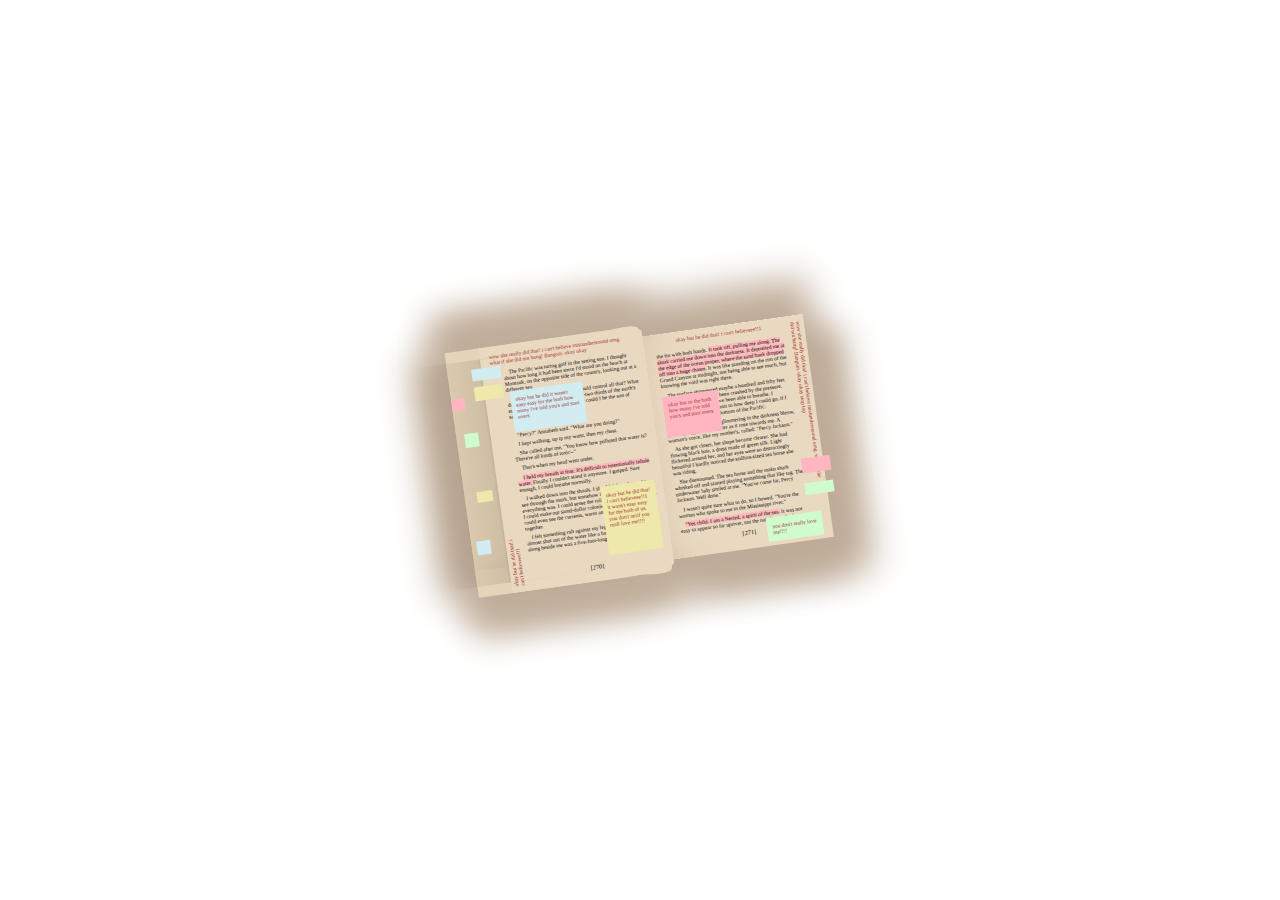
==== index.html @ 50679a23 "Rename annotatedbook.html to index.html" ====
<!DOCTYPE html>
<html lang="en">
    <head>
        <meta charset="UTF-8">
        <meta name="viewport" content="width-device-width, initial-scale=1.0">
        <link rel="stylesheet" href="annotatedbook.css">
        <title>annotated book</title>
    </head>
    <body>
        <div class="canvas">

            <div class="book">
                <div class="side1">
                    <div class="sideone">
                        <div class="page">
                            <div class="page2">
                                <div class="bodyone">
                                    <div class="body1">
                                        <div class="posts1"></div>
                                        <div class="posts2"></div>
                                        <div class="posts3"></div>
                                        <p class="p1">&nbsp;&nbsp;&nbsp;&nbsp;The Pacific was turing golf in the setting sun. I thought about how long it had been since I'd stood on the beach at Montauk, on the opposite side of the country, looking out at a different sea.</p>
                                        <p class="p2">&nbsp;&nbsp;&nbsp;&nbsp;How could there be a god who could control all that? What did my science teacher used to say--two thirds of the earth's surface was covered in water? How could I be the son of someone so powerful? </p>
                                        <p class="p2">&nbsp;&nbsp;&nbsp;&nbsp;I stepped into the surf.</p>
                                        <p class="p2">&nbsp;&nbsp;&nbsp;&nbsp;"Percy?" Annabeth said. "What are you doing?"</p>
                                        <p class="p2">&nbsp;&nbsp;&nbsp;&nbsp;I kept walking, up tp my waist, then my chest.</p>
                                        <p class="p2">&nbsp;&nbsp;&nbsp;&nbsp;She called after me, "You know how polluted that water is? There're all kinds of toxic--"</p>
                                        <p class="p2">&nbsp;&nbsp;&nbsp;&nbsp;That's when my head went under.</p>
                                        <p class="p2">&nbsp;&nbsp;&nbsp;&nbsp;<mark>I held my breath at first. It's difficult to intentionally inhale water. </mark> Finally I couldn't stand it anymore. I gasped. Sure enough, I could breathe normally.</p>
                                        <p class="p2">&nbsp;&nbsp;&nbsp;&nbsp;I walked down into the shoals. I shouldn't have been able to see through the murk, but somehow I could tell where everything was. I could sense the rolling texture of the bottom. I could make out samd-dollar colonies dotting the sandbars. I could even see the currents, warm and cold streams swirling together.</p>
                                        <p class="p2">&nbsp;&nbsp;&nbsp;&nbsp;I felt something rub against my leg. I looked down and almost shot out of the water like a ballistic missile. Sliding along beside me was a five-foot-long mako shark.</p>
                                        <footer class="footer1">[270]</footer>
                                    </div>
                                </div>
                            </div>
                        </div>
                    </div>
                </div>
                <div class="divider"></div>
                <div class="side2">
                    <div class="bodytwo">
                        <div class="body2">
                            <div class="posts">
                                <p class="p3">the fin with both hands. <mark>It took off, pulling me along. The shark carried me down into the darkness. It deposited me at the edge of the ocean proper, where the sand bank dropped off into a huge chasm.</mark> It was like standing on the rim of the Grand Canyon at midnight, not being able to see much, but knowing the void was right there.</p>
                                <p class="p4">&nbsp;&nbsp;&nbsp;&nbsp;The surface shimmered maybe a hundred and fifty feet above. I knew I should've been crushed by the pressure. Then again, I shouldn't have been able to breathe. I wondered if there was a limit to how deep I could go, if I could sink straight to the bottom of the Pacific. </p>
                                <p class="p4">&nbsp;&nbsp;&nbsp;&nbsp;Then I saw something glimmering in the darkness bleow, growing bigger and brighter as it rose towards me. A woman's voice, like my mother's, called: "Percy Jackson."</p>
                                <p class="p4">&nbsp;&nbsp;&nbsp;&nbsp;As she got closer, her shape became clearer. She had flowing black hair, a dress made of green silk. Light flickered around her, and her eyes were so distractingly beautiful I hardly noticed the stallion-sized sea horse she was riding.</p>
                                <p class="p4">&nbsp;&nbsp;&nbsp;&nbsp;She dismounted. The sea horse and the mako shark whisked off and started playing something that like tag. The underwater lady smiled at me. "You've come far, Percy Jackson. Well done."</p>
                                <p class="p4">&nbsp;&nbsp;&nbsp;&nbsp;I wasn't quite sure what to do, so I bowed. "You're the woman who spoke to me in the Mississippi river."</p>
                                <p class="p4">&nbsp;&nbsp;&nbsp;&nbsp;<mark>"Yes child. I am a Neried, a spirit of the sea.</mark> It was not easy to appear so far upriver, nut the naiads, my freshwater</p>
                            </div>
                        </div>
                    </div>
                    <footer class="footer2">[271]</footer>
                    </div>
                </div>
            </div>
        </div>
    </body>
</html>
---- annotatedbook.css ----
/** {
    margin: 0;
    padding: 0;
    box-sizing: border-box;
}

.canvas {
    position: relative;
    display: flex;
    justify-content: center;
    align-items: center;
    width: 100%;
    height: 100%;
    background-color: white;
}

.book {
    position: relative;
    display: flex;
    justify-content: center;
    align-items: center;
    width: 4in;
    height: 2.5in;
    min-height:100vh;
    transform: rotate(-8deg);

}


.side1{
    display:flex;
    width:2.7in;
    height: 2.5in;
    background-color: #F0E4D3;
    position:relative;
    box-shadow: -3px 0 5px 6px #ccc;
}

.side2{
    width:2.3in;
    height: 2.5in;
    background-color: #F0E4D3;
    box-shadow: 3px 3px 5px 6px #ccc;
}

.sideone{
    display:flex;
    height: inherit;
    width: 2.1in;
    background-color: #E9D9C1;
    position:relative;
    align-items: right;
    justify-content: right;
}


/*top straight*/
/*
.side1::before{
    width:2.1in;
    height:0.4in;
    content:' ';
    background-color:#E9D9C1;
    position:absolute;
    top:-5%;
    border-radius: 0% 20% 30% 10%;
    /*box-shadow: 0 -3px 5px 6px #ccc;*/
/*}


.sideone::before{
    width:inherit;
    height:0.3in;
    background-color: inherit;
    content:' ';
    position:absolute;
    bottom: -5%;
    border-radius: 0% 20% 30% 0%;
    box-shadow: 0 3px 5px 6px #ccc;
}


.page{
    width:1.7in;
    height: 2.5in;
    background-color: #F0E4D3;
    position:relative;
    
}

.page2{
    background-color: #F0E4D3;
    width:1.7in;
    height: 2.5in;
    position:relative;
}


/*bottom slant*/
/*.page::after{
    width:inherit;
    height:0.4in;
    content:' ';
    background-color: inherit;
    position:absolute;
    transform: rotate(14deg);
    border-radius: 50% 25% 40% 20%;
    bottom:0%;

}

/*top straight*/
/*.page::before{
    width:inherit;
    height:0.4in;
    content:' ';
    background-color:inherit;
    position:absolute;
    top:-5%;
    border-radius: 0% 20% 30% 10%;
  
}

/*top slant*/
/*.page2::after{
    width:inherit;
    height:0.4in;
    content:' ';
    background-color: inherit;
    position:absolute;
    transform: rotate(-14deg);
    border-radius: 50% 40% 25% 20%;
    top:0%;
 
}

.page2::before{
    width:inherit;
    height:0.3in;
    background-color: inherit;
    content:' ';
    position:absolute;
    bottom: -5%;
    border-radius: 0% 20% 30% 0%;
   
}

.body1{
    background-color: #F0E4D3;
    width:1.7in;
    height: 2.5in;
    position:absolute;
    z-index: 1000;
}



p{
    font-size: 6px;
}

.p1 {
    padding: 5% 1% 0% 13%;
    width:1.7in;
}

.p2{
    padding: 2% 1% 0% 13%;
}

.p3 {
    padding: 10% 13% 0% 7%;
}

.p4{
    padding: 2% 13% 0% 7%; 
}

.footer1{
    display: flex;
    align-content: center;
    justify-content: center;
    font-size: 7px;
    padding-top: 6%;
    padding-left: 8%;
}

.footer2{
    display: flex;
    align-content: center;
    justify-content: center;
    font-size: 7px;
    padding-top: 3%;
}

.side2::before{
    
    background: linear-gradient(to right, transparent 10%,rgba(0,0,0,0.1) 46%,rgba(0,0,0,0.2) 49%,rgba(0,0,0,0.3) 50%,rgba(0,0,0,0.2) 51%,rgba(0,0,0,0.1) 52%,transparent 100%);
    height:inherit;
    width: 11em;
    position:absolute;
    content:" ";
    left:30.2%;
}*/

* {
    margin: 0;
    padding: 0;
    box-sizing: border-box;
}

.canvas {
    position: relative;
    display: flex;
    justify-content: center;
    align-items: center;
    width: 100%;
    height: 100vh;
    background-color: white;
}

.book {
    position: relative;
    display: flex;
    justify-content: center;
    align-items: center;
    width: 40vmin;
    height: 25vmin;
    transform: rotate(-8deg);
    box-shadow: 0 -3vmin 4vmin 1vmin #BFAC98, 0 3vmin 4vmin 1vmin #BFAC98;
}

.side1{
    display:flex;
    width:22vmin;
    height: 25vmin;
    background-color: #E6D4B8;
    position:relative;
    box-shadow: -3vmin 0 4vmin 1vmin #BFAC98;
}

.side2{
    width:18vmin;
    height: 25vmin;
    background-color: #E9D9C1;
    box-shadow: 3vmin 3vmin 4vmin 1vmin #BFAC98;
}

.sideone{
    display:flex;
    height: inherit;
    width: inherit;
    background-color: #E6D4B8;
    position:relative;
    align-items: right;
    justify-content: right;
}

/*top straight*/
.side1::before{
    width:inherit;
    height:3vmin;
    content:' ';
    background-color:inherit;
    position:absolute;
    top:-5%;
    border-radius: 0% 20% 30% 10%;
    box-shadow: 0 -3vmin 4vmin 1vmin #BFAC98;
}

.sideone::before{
    width:inherit;
    height:3vmin;
    background-color: inherit;
    content:' ';
    position:absolute;
    bottom: -5%;
    border-radius: 0% 20% 30% 0%;
    box-shadow: 0 3vmin 4vmin 1vmin #BFAC98;
}

.page{
    width:18.2vmin;
    height: inherit;
    background-color: #E9D9C1;
    position:relative;
}

.page2{
    background-color: #E9D9C1;
    width:inherit;
    height: inherit;
    position:relative;
}

/*bottom slant*/
.page::after{
    width:inherit;
    height:3vmin;
    content:' ';
    background-color: inherit;
    position:absolute;
    transform: rotate(14deg);
    border-radius: 50% 25% 40% 20%;
    bottom:0%;
}

/*top straight*/
.page::before{
    width:inherit;
    height:3vmin;
    content:' ';
    background-color:inherit;
    position:absolute;
    top:-5%;
    border-radius: 0% 20% 30% 10%;
}

/*top slant*/
.page2::after{
    width:inherit;
    height:3vmin;
    content:' ';
    background-color: inherit;
    position:absolute;
    transform: rotate(-14deg);
    border-radius: 50% 40% 25% 20%;
    top:0%;
 
}

.page2::before{
    width:inherit;
    height:3vmin;
    background-color: inherit;
    content:' ';
    position:absolute;
    bottom: -5%;
    border-radius: 0% 20% 30% 0%;
   
}

.bodyone{
    background-color: #E9D9C1;
    width:18vmin;
    height: 25vmin;
    position:absolute;
    z-index: 1000;
}

.bodyone::before{
    background-color: transparent;
    content: "wow she really did that! i can't believe mistunderstoond omg. what if she did not bang! Bangtan. okay okay";
    font-size: 0.6vmin;
    font-family:'Bradley Hand', cursive;
    color: brown;
    padding:1vmin 1vmin 0 1vmin;
    height:2vmin;
    width:16vmin;
    position: absolute;
    top:-6%;
}

.bodyone::after{
    height: 2vmin;
    width:6vmin;
    background-color: transparent;
    position: absolute;
    content:"okay but he did that! i can't believeee!!1";
    transform: rotate(-90deg);
    font-size: 0.6vmin;
    font-family:'Bradley Hand', cursive;
    color: brown;
    bottom:6%;
    left:-10%;
}
.bodytwo{
    height:inherit;
    width:inherit;
    /*box-shadow: 0 -3vmin 4vmin 1vmin #ccc;*/
}

.bodytwo::before{
    background-color: transparent;
    content: "wow she really did that! i can't believe mistunderstoond omg. what if she did not bang! Bangtan. okay okay stop top";
    font-size: 0.6vmin;
    font-family:'Bradley Hand', cursive;
    color: brown;
    padding:1vmin 1vmin 0 1vmin;
    height:2vmin;
    width:18vmin;
    position: absolute;
    transform: rotate(90deg);
    top:33%;
    left:73%;
}

.bodytwo::after{
    height: 2vmin;
    width:16vmin;
    background-color: transparent;
    position: absolute;
    content:"okay but he did that! i can't believeee!!1";
    font-size: 0.6vmin;
    font-family:'Bradley Hand', cursive;
    color: brown;
    top:2%;
    left:64%;
}

.body1::after{
    height: 7vmin;
    width:5vmin;
    position: absolute;
    background-color: palegoldenrod;
    content:"okay but he did that! i can't believeee!!1 it wans't easy easy for the both of us. you don't neiif you reall love me!!!!";
    font-size: 0.6vmin;
    font-family:'Bradley Hand', cursive;
    color: brown;
    bottom:6%;
    left:62%;
    padding:0.6vmin 0.6vmin 0 0.6vmin;
}

.body1::before{
    height: 4vmin;
    width:7vmin;
    position: absolute;
    background-color: #d1edf2;
    content:"okay but he did it wans't easy easy for the both how many i've told you's and start overs";
    font-size: 0.6vmin;
    font-family:'Bradley Hand', cursive;
    color: brown;
    top:16%;
    left:15%;
    padding:0.6vmin 0.6vmin 0 0.6vmin;
}

.body2::after{
    height: 2vmin;
    width:5vmin;
    position: absolute;
    background-color: #CFFBCF;
    content:" you don't really love me!!!!";
    font-size: 0.6vmin;
    font-family:'Bradley Hand', cursive;
    color: brown;
    bottom:2%;
    left:82%;
    padding:0.6vmin 0.6vmin 0 0.6vmin;
}

.body2::before{
    height: 4vmin;
    width:5vmin;
    position: absolute;
    background-color: #FFB6C1;
    content:"okay but or the both how many i've told you's and start overs";
    font-size: 0.6vmin;
    font-family:'Bradley Hand', cursive;
    color: brown;
    top:28%;
    left:58%;
    padding:0.6vmin 0.6vmin 0 0.6vmin;
}

.posts::after{
    height: 1vmin;
    width:2vmin;
    position: absolute;
    background-color: #FFB6C1;
    content:" ";
    font-size: 0.6vmin;
    font-family:'Bradley Hand', cursive;
    color: brown;
    bottom:30%;
    left:94%;
    padding:0.6vmin 0.6vmin 0 0.6vmin;
}
.posts::before{
    height: 0.7vmin;
    width:2vmin;
    position: absolute;
    background-color: #CFFBCF;
    content:" ";
    font-size: 0.6vmin;
    font-family:'Bradley Hand', cursive;
    color: brown;
    bottom:20%;
    left:94%;
    padding:0.6vmin 0.6vmin 0 0.6vmin;
}

.posts1::after{
    height: 1vmin;
    width:2vmin;
    position: absolute;
    background-color: palegoldenrod;
    content:" ";
    font-size: 0.6vmin;
    font-family:'Bradley Hand', cursive;
    color: brown;
    top:12%;
    left:-6%;
    padding:0.6vmin 0.6vmin 0 0.6vmin;
}
.posts1::before{
    height: 0.7vmin;
    width:2vmin;
    position: absolute;
    background-color: #d1edf2;
    content:" ";
    font-size: 0.6vmin;
    font-family:'Bradley Hand', cursive;
    color: brown;
    top:4%;
    left:-6%;
    padding:0.6vmin 0.6vmin 0 0.6vmin;
}

.posts2::after{
    height: 1vmin;
    width:0.3vmin;
    position: absolute;
    background-color: #CFFBCF;
    content:" ";
    font-size: 0.6vmin;
    font-family:'Bradley Hand', cursive;
    color: brown;
    top:32%;
    left:-16%;
    padding:0.6vmin 0.6vmin 0 0.6vmin;
}
.posts2::before{
    height: 0.7vmin;
    width:0.6vmin;
    position: absolute;
    background-color: palegoldenrod;
    content:" ";
    font-size: 0.6vmin;
    font-family:'Bradley Hand', cursive;
    color: brown;
    top:58%;
    left:-14%;
    padding:0.6vmin 0.6vmin 0 0.6vmin;
}

.posts3::after{
    height: 1vmin;
    width:0.4vmin;
    position: absolute;
    background-color: #d1edf2;
    content:" ";
    font-size: 0.6vmin;
    font-family:'Bradley Hand', cursive;
    color: brown;
    top:80%;
    left:-18%;
    padding:0.6vmin 0.6vmin 0 0.6vmin;
}
.posts3::before{
    height: 0.7vmin;
    width:0.2vmin;
    position: absolute;
    background-color: #FFB6C1;
    content:" ";
    font-size: 0.6vmin;
    font-family:'Bradley Hand', cursive;
    color: brown;
    top:16%;
    left:-21%;
    padding:0.6vmin 0.6vmin 0 0.6vmin;
}

p{
    font-size: 0.6vmin;
}

.p1 {
    padding: 8% 2% 0% 13%;
}

.p2{
    padding: 2% 2% 0% 13%;
}

.p3 {
    padding: 12% 13% 0% 7%;
}

.p4{
    padding: 2% 13% 0% 7%; 
}

.footer1{
    display: flex;
    align-content: center;
    justify-content: center;
    font-size: 0.7vmin;
    padding-top: 12%;
    padding-left: 8%;
}

.footer2{
    display: flex;
    align-content: center;
    justify-content: center;
    font-size: 0.7vmin;
    position: absolute;
    bottom:6%;
    left: 75%;
}

.side2::before{
    
    background: linear-gradient(to right, transparent 10%,rgba(0,0,0,0.1) 46%,rgba(0,0,0,0.2) 49%,rgba(0,0,0,0.3) 50%,rgba(0,0,0,0.2) 51%,rgba(0,0,0,0.1) 52%,transparent 100%);
    height:inherit;
    width: 11em;
    position:absolute;
    content:" ";
    left:-14%;
    /*left:19.5%*/
}

mark{
    background: linear-gradient(to bottom, #ffb6c1ce 0%,#ffb6b6 60%,#ffb6c1ce 100%);
}
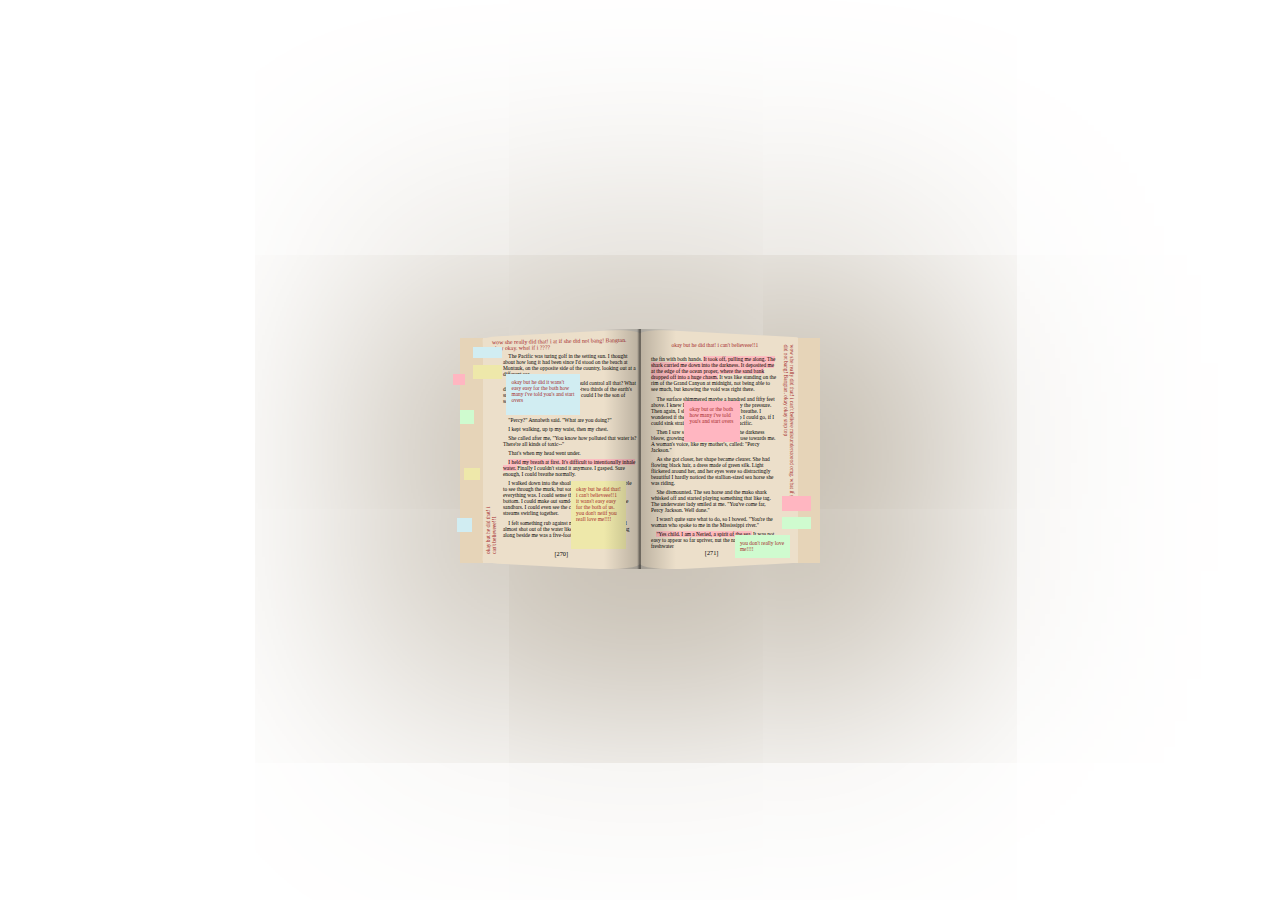
==== commit 9f8d2449: "Rename annotatedbook.html to index.html" ====
--- a/index.html
+++ b/index.html
@@ -36,22 +36,29 @@
                         </div>
                     </div>
                 </div>
-                <div class="divider"></div>
+                
                 <div class="side2">
-                    <div class="bodytwo">
-                        <div class="body2">
-                            <div class="posts">
-                                <p class="p3">the fin with both hands. <mark>It took off, pulling me along. The shark carried me down into the darkness. It deposited me at the edge of the ocean proper, where the sand bank dropped off into a huge chasm.</mark> It was like standing on the rim of the Grand Canyon at midnight, not being able to see much, but knowing the void was right there.</p>
-                                <p class="p4">&nbsp;&nbsp;&nbsp;&nbsp;The surface shimmered maybe a hundred and fifty feet above. I knew I should've been crushed by the pressure. Then again, I shouldn't have been able to breathe. I wondered if there was a limit to how deep I could go, if I could sink straight to the bottom of the Pacific. </p>
-                                <p class="p4">&nbsp;&nbsp;&nbsp;&nbsp;Then I saw something glimmering in the darkness bleow, growing bigger and brighter as it rose towards me. A woman's voice, like my mother's, called: "Percy Jackson."</p>
-                                <p class="p4">&nbsp;&nbsp;&nbsp;&nbsp;As she got closer, her shape became clearer. She had flowing black hair, a dress made of green silk. Light flickered around her, and her eyes were so distractingly beautiful I hardly noticed the stallion-sized sea horse she was riding.</p>
-                                <p class="p4">&nbsp;&nbsp;&nbsp;&nbsp;She dismounted. The sea horse and the mako shark whisked off and started playing something that like tag. The underwater lady smiled at me. "You've come far, Percy Jackson. Well done."</p>
-                                <p class="p4">&nbsp;&nbsp;&nbsp;&nbsp;I wasn't quite sure what to do, so I bowed. "You're the woman who spoke to me in the Mississippi river."</p>
-                                <p class="p4">&nbsp;&nbsp;&nbsp;&nbsp;<mark>"Yes child. I am a Neried, a spirit of the sea.</mark> It was not easy to appear so far upriver, nut the naiads, my freshwater</p>
+                    <div class="sidetwo">
+                        <div class="page3">
+                            <div class="page4">
+                                <div class="bodytwo">
+                                    <div class="body2">
+                                        <div class="posts">
+                                            <p class="p3">the fin with both hands. <mark>It took off, pulling me along. The shark carried me down into the darkness. It deposited me at the edge of the ocean proper, where the sand bank dropped off into a huge chasm.</mark> It was like standing on the rim of the Grand Canyon at midnight, not being able to see much, but knowing the void was right there.</p>
+                                            <p class="p4">&nbsp;&nbsp;&nbsp;&nbsp;The surface shimmered maybe a hundred and fifty feet above. I knew I should've been crushed by the pressure. Then again, I shouldn't have been able to breathe. I wondered if there was a limit to how deep I could go, if I could sink straight to the bottom of the Pacific. </p>
+                                            <p class="p4">&nbsp;&nbsp;&nbsp;&nbsp;Then I saw something glimmering in the darkness bleow, growing bigger and brighter as it rose towards me. A woman's voice, like my mother's, called: "Percy Jackson."</p>
+                                            <p class="p4">&nbsp;&nbsp;&nbsp;&nbsp;As she got closer, her shape became clearer. She had flowing black hair, a dress made of green silk. Light flickered around her, and her eyes were so distractingly beautiful I hardly noticed the stallion-sized sea horse she was riding.</p>
+                                            <p class="p4">&nbsp;&nbsp;&nbsp;&nbsp;She dismounted. The sea horse and the mako shark whisked off and started playing something that like tag. The underwater lady smiled at me. "You've come far, Percy Jackson. Well done."</p>
+                                            <p class="p4">&nbsp;&nbsp;&nbsp;&nbsp;I wasn't quite sure what to do, so I bowed. "You're the woman who spoke to me in the Mississippi river."</p>
+                                             <p class="p4">&nbsp;&nbsp;&nbsp;&nbsp;<mark>"Yes child. I am a Neried, a spirit of the sea.</mark> It was not easy to appear so far upriver, nut the naiads, my freshwater</p>
+                                        </div>
+                                        
+                                    </div>
+                                </div>
                             </div>
                         </div>
-                    </div>
                     <footer class="footer2">[271]</footer>
+                    <div class="divider"></div>
                     </div>
                 </div>
             </div>
--- a/annotatedbook.css
+++ b/annotatedbook.css
@@ -1,209 +1,5 @@
+
 /** {
-    margin: 0;
-    padding: 0;
-    box-sizing: border-box;
-}
-
-.canvas {
-    position: relative;
-    display: flex;
-    justify-content: center;
-    align-items: center;
-    width: 100%;
-    height: 100%;
-    background-color: white;
-}
-
-.book {
-    position: relative;
-    display: flex;
-    justify-content: center;
-    align-items: center;
-    width: 4in;
-    height: 2.5in;
-    min-height:100vh;
-    transform: rotate(-8deg);
-
-}
-
-
-.side1{
-    display:flex;
-    width:2.7in;
-    height: 2.5in;
-    background-color: #F0E4D3;
-    position:relative;
-    box-shadow: -3px 0 5px 6px #ccc;
-}
-
-.side2{
-    width:2.3in;
-    height: 2.5in;
-    background-color: #F0E4D3;
-    box-shadow: 3px 3px 5px 6px #ccc;
-}
-
-.sideone{
-    display:flex;
-    height: inherit;
-    width: 2.1in;
-    background-color: #E9D9C1;
-    position:relative;
-    align-items: right;
-    justify-content: right;
-}
-
-
-/*top straight*/
-/*
-.side1::before{
-    width:2.1in;
-    height:0.4in;
-    content:' ';
-    background-color:#E9D9C1;
-    position:absolute;
-    top:-5%;
-    border-radius: 0% 20% 30% 10%;
-    /*box-shadow: 0 -3px 5px 6px #ccc;*/
-/*}
-
-
-.sideone::before{
-    width:inherit;
-    height:0.3in;
-    background-color: inherit;
-    content:' ';
-    position:absolute;
-    bottom: -5%;
-    border-radius: 0% 20% 30% 0%;
-    box-shadow: 0 3px 5px 6px #ccc;
-}
-
-
-.page{
-    width:1.7in;
-    height: 2.5in;
-    background-color: #F0E4D3;
-    position:relative;
-    
-}
-
-.page2{
-    background-color: #F0E4D3;
-    width:1.7in;
-    height: 2.5in;
-    position:relative;
-}
-
-
-/*bottom slant*/
-/*.page::after{
-    width:inherit;
-    height:0.4in;
-    content:' ';
-    background-color: inherit;
-    position:absolute;
-    transform: rotate(14deg);
-    border-radius: 50% 25% 40% 20%;
-    bottom:0%;
-
-}
-
-/*top straight*/
-/*.page::before{
-    width:inherit;
-    height:0.4in;
-    content:' ';
-    background-color:inherit;
-    position:absolute;
-    top:-5%;
-    border-radius: 0% 20% 30% 10%;
-  
-}
-
-/*top slant*/
-/*.page2::after{
-    width:inherit;
-    height:0.4in;
-    content:' ';
-    background-color: inherit;
-    position:absolute;
-    transform: rotate(-14deg);
-    border-radius: 50% 40% 25% 20%;
-    top:0%;
- 
-}
-
-.page2::before{
-    width:inherit;
-    height:0.3in;
-    background-color: inherit;
-    content:' ';
-    position:absolute;
-    bottom: -5%;
-    border-radius: 0% 20% 30% 0%;
-   
-}
-
-.body1{
-    background-color: #F0E4D3;
-    width:1.7in;
-    height: 2.5in;
-    position:absolute;
-    z-index: 1000;
-}
-
-
-
-p{
-    font-size: 6px;
-}
-
-.p1 {
-    padding: 5% 1% 0% 13%;
-    width:1.7in;
-}
-
-.p2{
-    padding: 2% 1% 0% 13%;
-}
-
-.p3 {
-    padding: 10% 13% 0% 7%;
-}
-
-.p4{
-    padding: 2% 13% 0% 7%; 
-}
-
-.footer1{
-    display: flex;
-    align-content: center;
-    justify-content: center;
-    font-size: 7px;
-    padding-top: 6%;
-    padding-left: 8%;
-}
-
-.footer2{
-    display: flex;
-    align-content: center;
-    justify-content: center;
-    font-size: 7px;
-    padding-top: 3%;
-}
-
-.side2::before{
-    
-    background: linear-gradient(to right, transparent 10%,rgba(0,0,0,0.1) 46%,rgba(0,0,0,0.2) 49%,rgba(0,0,0,0.3) 50%,rgba(0,0,0,0.2) 51%,rgba(0,0,0,0.1) 52%,transparent 100%);
-    height:inherit;
-    width: 11em;
-    position:absolute;
-    content:" ";
-    left:30.2%;
-}*/
-
-* {
     margin: 0;
     padding: 0;
     box-sizing: border-box;
@@ -216,7 +12,7 @@
     align-items: center;
     width: 100%;
     height: 100vh;
-    background-color: white;
+    background-color: grey;
 }
 
 .book {
@@ -224,40 +20,50 @@
     display: flex;
     justify-content: center;
     align-items: center;
-    width: 40vmin;
+    width: 42vmin;
     height: 25vmin;
-    transform: rotate(-8deg);
-    box-shadow: 0 -3vmin 4vmin 1vmin #BFAC98, 0 3vmin 4vmin 1vmin #BFAC98;
+    transform: rotate(-10deg);
+    background-color: blue;
 }
 
 .side1{
     display:flex;
-    width:22vmin;
-    height: 25vmin;
-    background-color: #E6D4B8;
-    position:relative;
-    box-shadow: -3vmin 0 4vmin 1vmin #BFAC98;
-}
-
-.side2{
-    width:18vmin;
+    width:21vmin;
     height: 25vmin;
     background-color: #E9D9C1;
-    box-shadow: 3vmin 3vmin 4vmin 1vmin #BFAC98;
+    position:relative;
+}
+
+.side2{
+    display:flex;
+    width:21vmin;
+    height: 25vmin;
+    background-color: #E9D9C1;
+    position: relative;
 }
 
 .sideone{
     display:flex;
     height: inherit;
     width: inherit;
-    background-color: #E6D4B8;
+    background-color: #E9D9C1;
     position:relative;
     align-items: right;
     justify-content: right;
 }
 
+.sidetwo{
+    display:flex;
+    height: inherit;
+    width: inherit;
+    background-color: #E9D9C1;
+    position:relative;
+    align-items: left;
+    justify-content: left;
+}
+
 /*top straight*/
-.side1::before{
+/*.side1::before{
     width:inherit;
     height:3vmin;
     content:' ';
@@ -265,7 +71,6 @@
     position:absolute;
     top:-5%;
     border-radius: 0% 20% 30% 10%;
-    box-shadow: 0 -3vmin 4vmin 1vmin #BFAC98;
 }
 
 .sideone::before{
@@ -276,25 +81,58 @@
     position:absolute;
     bottom: -5%;
     border-radius: 0% 20% 30% 0%;
-    box-shadow: 0 3vmin 4vmin 1vmin #BFAC98;
+}
+
+.sidetwo::after{
+    width:inherit;
+    height:3vmin;
+    content:' ';
+    background-color:inherit;
+    position:absolute;
+    top:-5%;
+    border-radius: 20% 0% 10% 30%;
+}
+
+.sidetwo::before{
+    width:inherit;
+    height:3vmin;
+    background-color: inherit;
+    content:' ';
+    position:absolute;
+    bottom: -5%;
+    border-radius: 20% 10% 0% 30%;
 }
 
 .page{
     width:18.2vmin;
     height: inherit;
-    background-color: #E9D9C1;
+    background-color: #F0E4D3;
     position:relative;
 }
 
 .page2{
-    background-color: #E9D9C1;
+    background-color: #F0E4D3;
     width:inherit;
     height: inherit;
     position:relative;
 }
 
+.page3{
+    width:18.2vmin;
+    height: inherit;
+    background-color: #F0E4D3;
+    position:relative;
+}
+
+.page4{
+    background-color: #F0E4D3;
+    width:inherit;
+    height: inherit;
+    position:relative;
+}
+
 /*bottom slant*/
-.page::after{
+/*.page::after{
     width:inherit;
     height:3vmin;
     content:' ';
@@ -306,18 +144,18 @@
 }
 
 /*top straight*/
-.page::before{
-    width:inherit;
-    height:3vmin;
-    content:' ';
-    background-color:inherit;
+/*.page::before{
+    width:inherit;
+    height:3vmin;
+    content:' ';
+    background-color:#F0E4D3;
     position:absolute;
     top:-5%;
     border-radius: 0% 20% 30% 10%;
 }
 
 /*top slant*/
-.page2::after{
+/*.page2::after{
     width:inherit;
     height:3vmin;
     content:' ';
@@ -339,9 +177,66 @@
     border-radius: 0% 20% 30% 0%;
    
 }
+/*bottom slant*/
+/*
+.page3::after{
+    width:inherit;
+    height:3vmin;
+    content:' ';
+    background-color: inherit;
+    position:absolute;
+    transform: rotate(-14deg);
+    border-radius: 25% 50% 20% 40%;
+    bottom:0%;
+}
+
+/*top straight*/
+/*
+.page3::before{
+    width:inherit;
+    height:3vmin;
+    content:' ';
+    background-color:#F0E4D3;
+    position:absolute;
+    top:-5%;
+    border-radius: 20% 0% 10% 30%;
+}
+
+/*top slant*/
+/*
+.page4::after{
+    width:inherit;
+    height:3vmin;
+    content:' ';
+    background-color: inherit;
+    position:absolute;
+    transform: rotate(-14deg);
+    border-radius: 40% 50% 20% 25%;
+    top:0%;
+ 
+}
+
+.page4::before{
+    width:inherit;
+    height:3vmin;
+    background-color: inherit;
+    content:' ';
+    position:absolute;
+    bottom: -5%;
+    border-radius: 20% 0% 0% 30%;
+   
+}
 
 .bodyone{
-    background-color: #E9D9C1;
+    background-color: #F0E4D3;
+    width:18vmin;
+    height: 25vmin;
+    position:absolute;
+    z-index: 1000;
+}
+
+.bodytwo{
+    background-color: #F0E4D3;
     width:18vmin;
     height: 25vmin;
     position:absolute;
@@ -377,7 +272,6 @@
 .bodytwo{
     height:inherit;
     width:inherit;
-    /*box-shadow: 0 -3vmin 4vmin 1vmin #ccc;*/
 }
 
 .bodytwo::before{
@@ -618,8 +512,399 @@
     width: 11em;
     position:absolute;
     content:" ";
+    left:-13%;
+}
+
+mark{
+    background: linear-gradient(to bottom, #ffb6c1ce 0%,#ffb6b6 60%,#ffb6c1ce 100%);
+}*/
+
+* {
+    margin: 0;
+    padding: 0;
+    box-sizing: border-box;
+}
+
+.canvas, .book{
+    position: relative;
+    justify-content: center;
+    align-items: center;
+}
+.canvas, .book, .side1, .side2, .sideone, .sidetwo{
+    display: flex;
+}
+
+.side1, .side2, .sideone, .sidetwo{
+    position: relative;
+    width:20vmin;
+    height: 25vmin;
+    background-color: #E6D4B8;   
+}
+
+.canvas {
+    width: 100%;
+    height: 100vh;
+    background-color: transparent;
+}
+
+.book {
+    width: 40vmin;
+    height: 25vmin;
+    background-color: blue;
+    box-shadow: 3vmin 3vmin 30vmin 10vmin #B0A593;
+}
+
+
+.sideone{
+    align-items: right;
+    justify-content: right;
+}
+
+.sidetwo{
+    align-items: left;
+    justify-content: left;
+}
+.page,.page2, .page3, .page4{
+    width:17.5vmin;
+    height: inherit;
+    background-color: #ECDFCA;
+    position:relative;
+}
+
+
+.page::before, .page2::before, .page3::before, .page4::before{
+    width:inherit;
+    height:3vmin;
+    content:' ';
+    background-color:inherit;
+    position:absolute;
+}
+
+/*top straight*/
+.page::before{
+    top:-2%;
+    border-radius: 10% 20% 30% 30%;
+    transform: rotate(-3deg);
+    left:0.5%
+}
+
+
+.page2::before{
+    bottom: -2%;
+    border-radius: 30% 20% 30% 10%;
+    transform: rotate(3deg);
+    left:0.5%
+}
+
+
+/*top straight*/
+.page3::before{
+    top:-2%;
+    border-radius: 20% 0% 10% 30%;
+    transform: rotate(3deg);
+    left:-0.5%
+}
+
+
+.page4::before{
+    bottom: -2%;
+    border-radius: 20% 0% 0% 30%;
+    transform: rotate(-3deg);
+    left:-0.5%
+}
+
+
+p{
+    font-size: 0.6vmin;
+}
+
+.p1 {
+    padding: 10% 2% 0% 13%;
+}
+
+.p2{
+    padding: 2% 2% 0% 13%;
+}
+
+.p3 {
+    padding: 12% 13% 0% 7%;
+}
+
+.p4{
+    padding: 2% 13% 0% 7%; 
+}
+
+.footer1{
+    display: flex;
+    align-content: center;
+    justify-content: center;
+    font-size: 0.7vmin;
+
+    padding-top: 8%;
+    left:-300%;
+    z-index: 1000;
+}
+
+.footer2{
+    display: flex;
+    align-content: center;
+    justify-content: center;
+    font-size: 0.7vmin;
+    position: absolute;
+    bottom: 3%;
+    left:36%;
+}
+
+.bodyone{
+    background-color: transparent;
+    width:17.5vmin;
+    height: 25vmin;
+    position:absolute;
+    z-index: 1000;
+}
+
+.bodytwo{
+    background-color: transparent;
+    width:17.5vmin;
+    height: 25vmin;
+    position:absolute;
+    z-index: 1000;
+}
+
+.bodyone::before{
+    background-color: transparent;
+    content: "wow she really did that! i at if she did not bang! Bangtan. okay okay. what if i ???? ";
+    font-size: 0.65vmin;
+    font-family:'Bradley Hand', cursive;
+    color: brown;
+    padding:1vmin 1vmin 0 1vmin;
+    height:2vmin;
+    width:16vmin;
+    position: absolute;
+    top:-4%;
+    transform: rotate(-1deg);
+}
+
+.bodyone::after{
+    height: 2vmin;
+    width:6vmin;
+    background-color: transparent;
+    position: absolute;
+    content:"okay but he did that! i can't believeee!!1";
+    transform: rotate(-90deg);
+    font-size: 0.6vmin;
+    font-family:'Bradley Hand', cursive;
+    color: brown;
+    bottom:12%;
+    left:-10%;
+}
+.bodytwo, .posts, .posts1, .posts2, .posts3{
+    background-color: transparent;
+}
+
+.bodytwo::before{
+    background-color: transparent;
+    content: "wow she really did that! i can't believe mistunderstoond omg. what if she did not bang! Bangtan. okay okay stop top";
+    font-size: 0.6vmin;
+    font-family:'Bradley Hand', cursive;
+    color: brown;
+    padding:1vmin 1vmin 0 1vmin;
+    height:2vmin;
+    width:18vmin;
+    position: absolute;
+    transform: rotate(90deg);
+    top:33%;
+    left:38%;
+}
+
+.bodytwo::after{
+    height: 2vmin;
+    width:16vmin;
+    background-color: transparent;
+    position: absolute;
+    content:"okay but he did that! i can't believeee!!1";
+    font-size: 0.6vmin;
+    font-family:'Bradley Hand', cursive;
+    color: brown;
+    top:2%;
+    left:20%;
+}
+
+.body1::after{
+    height: 7vmin;
+    width:5vmin;
+    position: absolute;
+    background-color: palegoldenrod;
+    content:"okay but he did that! i can't believeee!!1 it wans't easy easy for the both of us. you don't neiif you reall love me!!!!";
+    font-size: 0.6vmin;
+    font-family:'Bradley Hand', cursive;
+    color: brown;
+    bottom:6%;
+    left:56%;
+    padding:0.6vmin 0.6vmin 0 0.6vmin;
+}
+
+.body1::before{
+    height: 4vmin;
+    width:7vmin;
+    position: absolute;
+    background-color: #d1edf2;
+    content:"okay but he did it wans't easy easy for the both how many i've told you's and start overs";
+    font-size: 0.6vmin;
+    font-family:'Bradley Hand', cursive;
+    color: brown;
+    top:16%;
+    left:15%;
+    padding:0.6vmin 0.6vmin 0 0.6vmin;
+}
+
+.body2::after{
+    height: 2vmin;
+    width:5vmin;
+    position: absolute;
+    background-color: #CFFBCF;
+    content:" you don't really love me!!!!";
+    font-size: 0.6vmin;
+    font-family:'Bradley Hand', cursive;
+    color: brown;
+    bottom:2%;
+    left:60%;
+    padding:0.6vmin 0.6vmin 0 0.6vmin;
+}
+
+.body2::before{
+    height: 4vmin;
+    width:5vmin;
+    position: absolute;
+    background-color: #FFB6C1;
+    content:"okay but or the both how many i've told you's and start overs";
+    font-size: 0.6vmin;
+    font-family:'Bradley Hand', cursive;
+    color: brown;
+    top:28%;
+    left:28%;
+    padding:0.6vmin 0.6vmin 0 0.6vmin;
+}
+
+.posts::after{
+    height: 1vmin;
+    width:2vmin;
+    position: absolute;
+    background-color: #FFB6C1;
+    content:" ";
+    font-size: 0.6vmin;
+    font-family:'Bradley Hand', cursive;
+    color: brown;
+    bottom:23%;
+    left:90%;
+    padding:0.6vmin 0.6vmin 0 0.6vmin;
+}
+.posts::before{
+    height: 0.7vmin;
+    width:2vmin;
+    position: absolute;
+    background-color: #CFFBCF;
+    content:" ";
+    font-size: 0.6vmin;
+    font-family:'Bradley Hand', cursive;
+    color: brown;
+    bottom:15%;
+    left:90%;
+    padding:0.6vmin 0.6vmin 0 0.6vmin;
+}
+
+.posts1::after{
+    height: 1vmin;
+    width:2vmin;
+    position: absolute;
+    background-color: palegoldenrod;
+    content:" ";
+    font-size: 0.6vmin;
+    font-family:'Bradley Hand', cursive;
+    color: brown;
+    top:12%;
+    left:-6%;
+    padding:0.6vmin 0.6vmin 0 0.6vmin;
+}
+.posts1::before{
+    height: 0.7vmin;
+    width:2vmin;
+    position: absolute;
+    background-color: #d1edf2;
+    content:" ";
+    font-size: 0.6vmin;
+    font-family:'Bradley Hand', cursive;
+    color: brown;
+    top:4%;
+    left:-6%;
+    padding:0.6vmin 0.6vmin 0 0.6vmin;
+}
+
+.posts2::after{
+    height: 1vmin;
+    width:0.3vmin;
+    position: absolute;
+    background-color: #CFFBCF;
+    content:" ";
+    font-size: 0.6vmin;
+    font-family:'Bradley Hand', cursive;
+    color: brown;
+    top:32%;
     left:-14%;
-    /*left:19.5%*/
+    padding:0.6vmin 0.6vmin 0 0.6vmin;
+}
+.posts2::before{
+    height: 0.7vmin;
+    width:0.6vmin;
+    position: absolute;
+    background-color: palegoldenrod;
+    content:" ";
+    font-size: 0.6vmin;
+    font-family:'Bradley Hand', cursive;
+    color: brown;
+    top:58%;
+    left:-12%;
+    padding:0.6vmin 0.6vmin 0 0.6vmin;
+}
+
+.posts3::after{
+    height: 1vmin;
+    width:0.4vmin;
+    position: absolute;
+    background-color: #d1edf2;
+    content:" ";
+    font-size: 0.6vmin;
+    font-family:'Bradley Hand', cursive;
+    color: brown;
+    top:80%;
+    left:-16%;
+    padding:0.6vmin 0.6vmin 0 0.6vmin;
+}
+.posts3::before{
+    height: 0.7vmin;
+    width:0.2vmin;
+    position: absolute;
+    background-color: #FFB6C1;
+    content:" ";
+    font-size: 0.6vmin;
+    font-family:'Bradley Hand', cursive;
+    color: brown;
+    top:16%;
+    left:-19%;
+    padding:0.6vmin 0.6vmin 0 0.6vmin;
+}
+
+
+.divider{
+    background: linear-gradient(to right, transparent 0%,rgba(0,0,0,0.2) 46%,rgba(0,0,0,0.5) 49%,rgba(0,0,0,0.6) 50%,rgba(0,0,0,0.5) 51%,rgba(0,0,0,0.2) 52%,transparent 100%);
+        content: '';
+        top:-3.6%;
+        left: 0%;
+        position: absolute;
+        transform: translate(-50%,0);
+        width: 8vmin;
+        height: 26.6vmin;
+        z-index: 10000;
 }
 
 mark{
